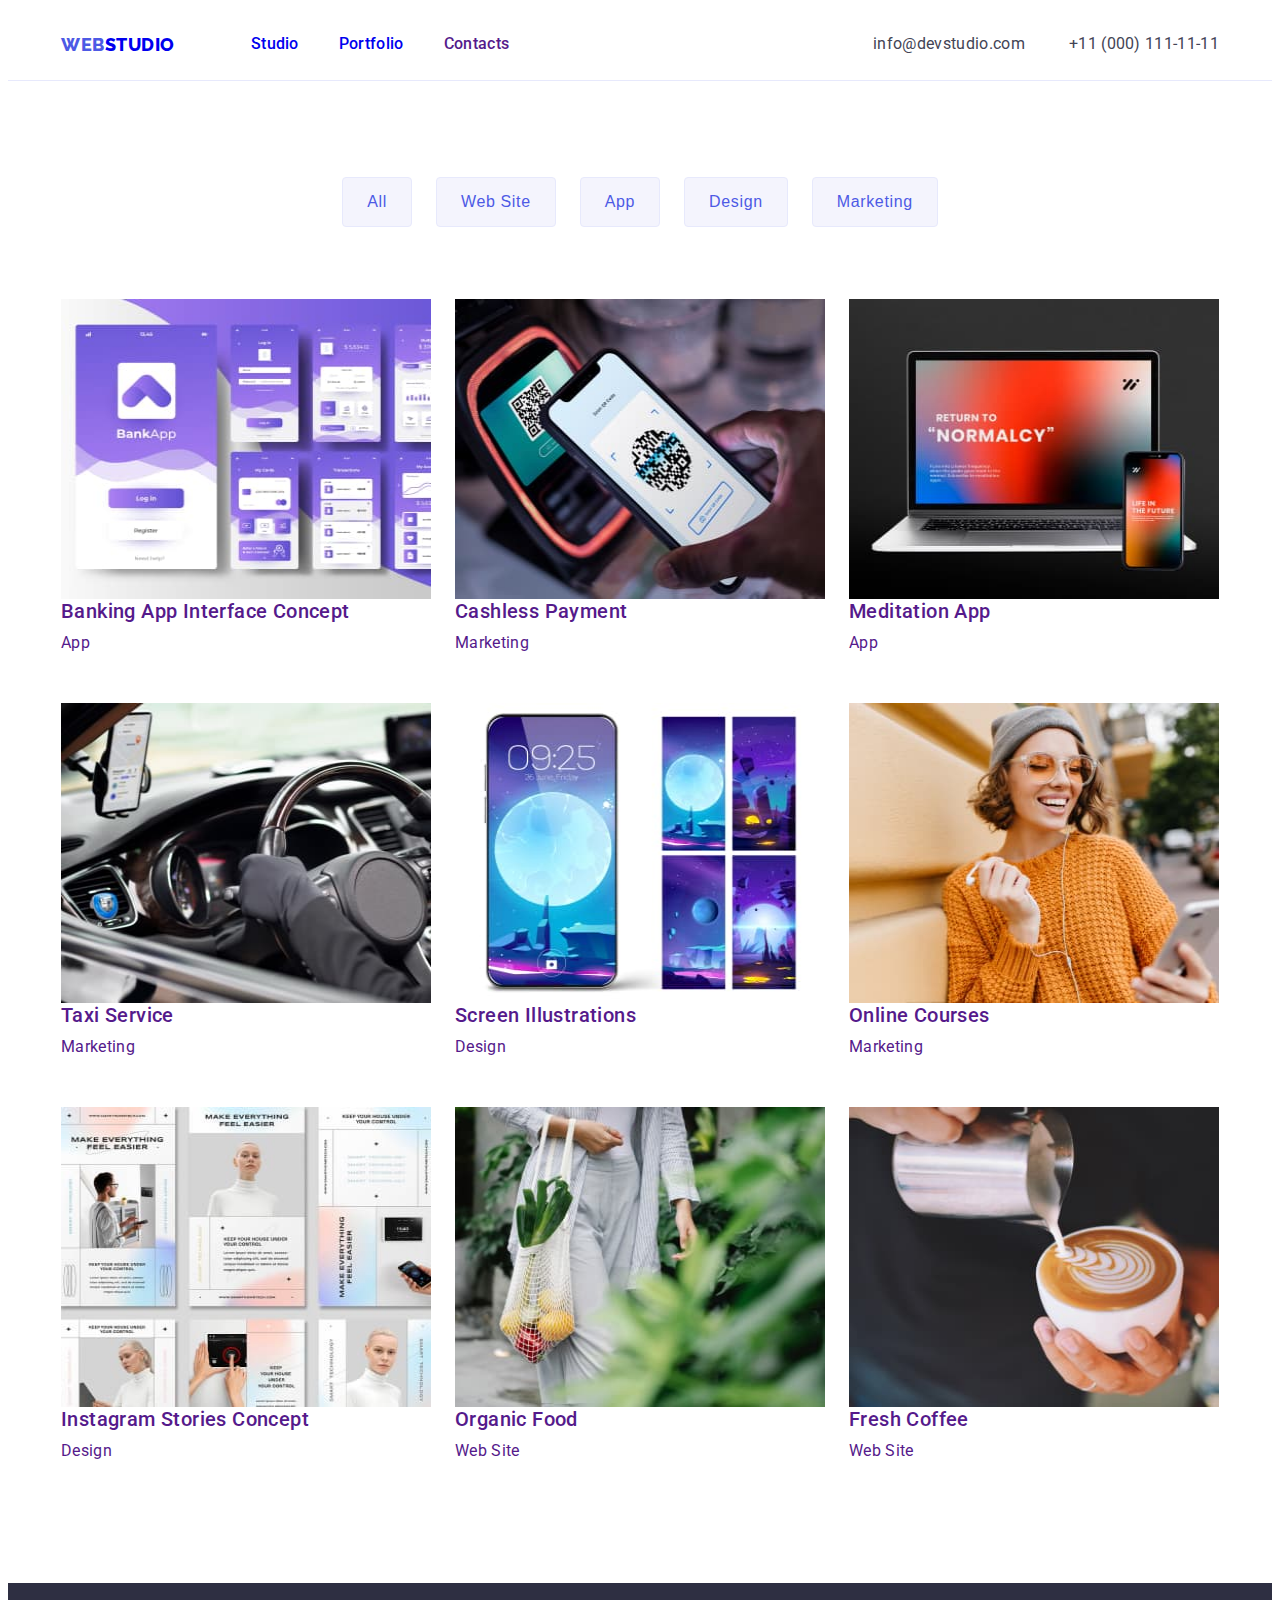
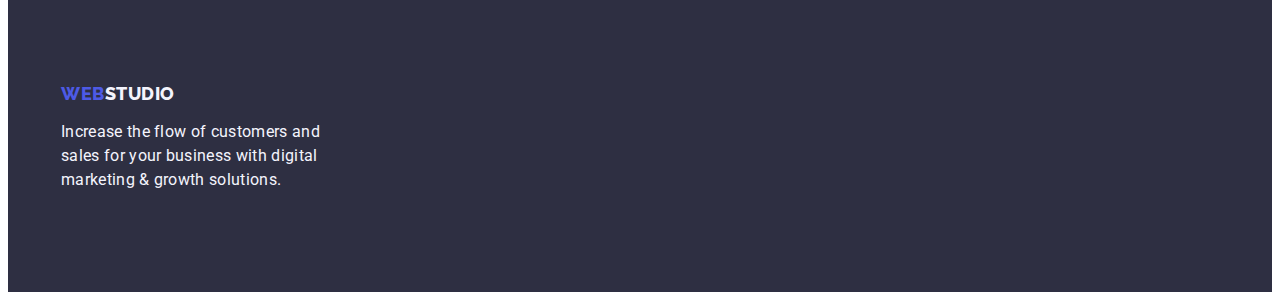
==== portfolio.html @ 1497144a "+" ====
<!DOCTYPE html>
<html lang="en">
  <head>
    <meta charset="UTF-8" />
    <meta name="viewport" content="width=device-width, initial-scale=1.0" />
    <meta http-equiv="X-UA-Compatible" content="IE=edge" />
    <link rel="preconnect" href="https://fonts.googleapis.com" />
    <link rel="preconnect" href="https://fonts.gstatic.com" crossorigin />
    <link
      href="https://fonts.googleapis.com/css2?family=Raleway:wght@800&family=Roboto:wght@400;500;700;900&display=swap"
      rel="stylesheet"
    />
    <link rel="stylesheet" href="./css/styles.css" />
    <link
      rel="stylesheet"
      href="node_modules/modern-normalize/modern-normalize.css"
    />
    <title>Studio</title>
  </head>
  <body>
    <header class="header">
      <div class="container">
        <a class="logo" href="./index.html"
          ><span class="web-logo">Web</span>Studio</a
        >
        <nav class="menu-nav">
          <ul class="menu-list">
            <li class="menu-item"><a href="./index.html">Studio</a></li>
            <li class="menu-item"><a href="./portfolio.html">Portfolio</a></li>
            <li class="menu-item"><a href="">Contacts</a></li>
          </ul>
        </nav>
        <address class="address">
          <a class="mail" href="mailto:info@devstudio.com"
            >info@devstudio.com</a
          >
          <a class="tell" href="tel:+110001111111">+11 (000) 111-11-11</a>
        </address>
      </div>
    </header>
    <main>
      <section class="section-first-portfolio">
        <div class="container">
          <h2 hidden>Filter</h2>
          <ul class="buttons-list">
            <li><button class="item-button" type="button">All</button></li>
            <li><button class="item-button" type="button">Web Site</button></li>
            <li><button class="item-button" type="button">App</button></li>
            <li><button class="item-button" type="button">Design</button></li>
            <li>
              <button class="item-button" type="button">Marketing</button>
            </li>
          </ul>
        </div>
      </section>
      <section class="section-cards">
        <div class="container">
          <ul class="app-list">
            <li class="item-app">
              <a href="">
                <img
                  src="./images/portfolio/web.jpg"
                  alt="Сторінка банку"
                  width="360"
                  height="300"
                />
                <div class="app-info">
                  <h3>Banking App Interface Concept</h3>
                  <p>App</p>
                </div>
              </a>
            </li>
            <li class="item-app">
              <a href="">
                <img
                  src="./images/portfolio/terminal.jpg"
                  alt="Термінал"
                  width="360"
                  height="300"
                />
                <div class="app-info">
                  <h3>Cashless Payment</h3>
                  <p>Marketing</p>
                </div>
              </a>
            </li>
            <li class="item-app">
              <a href="">
                <img
                  src="./images/portfolio/laptop.jpg"
                  alt="Ноутбук"
                  width="360"
                  height="300"
                />
                <div class="app-info">
                  <h3>Meditation App</h3>
                  <p>App</p>
                </div>
              </a>
            </li>
            <li class="item-app">
              <a href="">
                <img
                  src="./images/portfolio/car.jpg"
                  alt="Салон автівки"
                  width="360"
                  height="300"
                />
                <div class="app-info">
                  <h3>Taxi Service</h3>
                  <p>Marketing</p>
                </div>
              </a>
            </li>
            <li class="item-app">
              <a href="">
                <img
                  src="./images/portfolio/smartphone.jpg"
                  alt="Телефон"
                  width="360"
                  height="300"
                />
                <div class="app-info">
                  <h3>Screen Illustrations</h3>
                  <p>Design</p>
                </div>
              </a>
            </li>
            <li class="item-app">
              <a href="">
                <img
                  src="./images/portfolio/smile-girl.jpg"
                  alt="Дівчина з телефоном"
                  width="360"
                  height="300"
                />
                <div class="app-info">
                  <h3>Online Courses</h3>
                  <p>Marketing</p>
                </div>
              </a>
            </li>
            <li class="item-app">
              <a href="">
                <img
                  src="./images/portfolio/fotage-1.jpg"
                  alt="Футаж"
                  width="360"
                  height="300"
                />
                <div class="app-info">
                  <h3>Instagram Stories Concept</h3>
                  <p>Design</p>
                </div>
              </a>
            </li>
            <li class="item-app">
              <a href="">
                <img
                  src="./images/portfolio/fotage-2.jpg"
                  alt="Футаж"
                  width="360"
                  height="300"
                />
                <div class="app-info">
                  <h3>Organic Food</h3>
                  <p>Web Site</p>
                </div>
              </a>
            </li>
            <li class="item-app">
              <a href="">
                <img
                  src="./images/portfolio/coffe.jpg"
                  alt="Фото з кавою"
                  width="360"
                  height="300"
                />
                <div class="app-info">
                  <h3>Fresh Coffee</h3>
                  <p>Web Site</p>
                </div>
              </a>
            </li>
          </ul>
        </div>
      </section>
    </main>
    <footer class="footer">
      <div class="container">
        <a class="logo-footer" href="./index.html"
          ><span class="web-logo">Web</span>Studio</a
        >
        <p>
          Increase the flow of customers and sales for your business with
          digital marketing & growth solutions.
        </p>
      </div>
    </footer>
  </body>
</html>
---- css/styles.css ----
:root {
  --iris: #4d5ae5;
  --ocean: #404bbf;
  --navy-blue: #2e2f42;
  --slate: #434455;
  --cloud: #f4f4fd;
  --white: #ffffff;
  --cornflower: #e7e9fc;
}
img {
  width: 100%;
  display: block;
}
ul,
h1,
h2,
h3,
p {
  padding: 0;
  margin: 0 auto;
}
.container {
  width: 1158px;
  /* outline: 1px solid tomato; */
  margin-right: auto;
  margin-left: auto;
  width: 1158px;
  align-items: center;
  padding-right: 15px;
  padding-left: 15px;
}
body {
  font-family: "Roboto", sans-serif;
  color: var(--slate);
  background-color: var(--white);
}
.header {
  padding: 24px 0;
  border-bottom: 1px solid #e7e9fc;
}
.header div {
  display: flex;
}
/* Логотип */
.logo {
  margin-right: 76px;
}
.logo {
  font-family: Raleway;
  text-transform: uppercase;
  text-decoration: none;
  font-size: 18px;
  font-style: normal;
  font-weight: 800;
  line-height: 21px;
  letter-spacing: 0.54px;
}
.web-logo {
  color: var(--iris);
  font-size: 18px;
  font-style: normal;
  font-weight: 800;
  line-height: 21px; /* 116.667% */
  letter-spacing: 0.54px;
}
/* Меню */
.menu-list {
  display: flex;
  gap: 40px;
  margin: 0;
  padding: 0;
}
.menu-list > .menu-item {
  list-style: none;
  font-size: 16px;
  font-style: normal;
  font-weight: 500;
  line-height: 24px; /* 150% */
  letter-spacing: 0.32px;
}
.menu-item a:hover,
.menu-item:focus {
  color: var(--ocean);
}
.menu-item a {
  text-decoration: none;
}
/* Номер телефона і почта */
.mail,
.tell {
  color: inherit;
  text-decoration: none;
  font-style: normal;
  font-size: 16px;
  font-style: normal;
  font-weight: 400;
  line-height: 24px; /* 150% */
  letter-spacing: 0.32px;
}
.address {
  margin-left: auto;
}

.mail {
  margin-right: 40px;
}
.mail:hover,
.mail:focus,
.tell:hover,
.tell:focus {
  color: var(--ocean);
}
/* Секція з кнопкою */
.first-section {
  background-color: var(--navy-blue);
  text-align: center;
  padding: 188px 0;
}
.title {
  margin: 0;
  margin-bottom: 48px;
  color: var(--white);
  font-size: 56px;
  font-style: normal;
  font-weight: 700;
  line-height: 60px; /* 107.143% */
  letter-spacing: 1.12px;
}
/* Кнопка */
.title-button {
  margin: 0 auto;
  padding: 16px 32px;
  border-radius: 4px;
  background: var(--IRIS, #4d5ae5);
  border: 1px solid var(--iris);
  box-shadow: 0px 4px 4px 0px rgba(0, 0, 0, 0.15);
  color: var(--white);
  font-family: Roboto;
  font-size: 16px;
  font-style: normal;
  font-weight: 500;
  line-height: 24px; /* 150% */
  letter-spacing: 0.64px;
}
.title-button:hover,
.title-button:focus {
  background-color: var(--ocean);
  color: var(--white);
}
/* Переваги */
.advantages {
  padding: 120px 0;
}
.advantages-list {
  margin: 0 auto;
  display: flex;
  gap: 24px;
  list-style: none;
}
.advantages-list-item {
  width: calc((100% - 72px) / 3);
}
.advantages-list h3 {
  margin: 0 auto;
  margin-bottom: 8px;
  font-size: 20px;
  font-style: normal;
  font-weight: 500;
  line-height: 24px; /* 120% */
  letter-spacing: 0.4px;
}
.advantages-list p {
  margin: 0 auto;
  font-size: 16px;
  font-style: normal;
  font-weight: 400;
  line-height: 24px; /* 150% */
  letter-spacing: 0.32px;
}
/* Шо ми робимо */
.second-section {
  padding: 120px 0;
  text-align: center;
}
.team-title {
  margin: 0;
  margin-bottom: 72px;
  font-size: 36px;
  font-style: normal;
  font-weight: 700;
  line-height: 40px; /* 111.111% */
  letter-spacing: 0.72px;
  text-transform: capitalize;
}
/* Картки з фото */
.cards-list {
  display: flex;
  justify-content: center;
  list-style: none;
  margin: 0 auto;
  gap: 24px;
}
.cards-list-item {
  width: calc((100% - 48px) / 3);
}

/* Команда */
.third-section {
  padding: 120px 0;
  text-align: center;
}
.cards-title {
  margin: 0 auto;
  margin-bottom: 72px;
  font-size: 36px;
  font-style: normal;
  font-weight: 700;
  line-height: 40px; /* 111.111% */
  letter-spacing: 0.72px;
  text-transform: capitalize;
}
.team-list {
  display: flex;
  justify-content: center;
  gap: 24px;
  list-style: none;
}
.team-list-item {
  width: calc((100% - 72px) / 4);
}
.team-list h3 {
  margin: 0 auto;
  margin-bottom: 8px;
  font-size: 20px;
  font-style: normal;
  font-weight: 500;
  line-height: 24px; /* 120% */
  letter-spacing: 0.4px;
}
.team-list p {
  margin: 0 auto;
  font-size: 16px;
  font-style: normal;
  font-weight: 00;
  line-height: 24px; /* 150% */
  letter-spacing: 0.32px;
}
.team-info {
  margin: 0 auto;
  padding: 32px 16px;
}
/* Підвал */
.footer {
  padding: 100px 0;
  background-color: var(--navy-blue);
}
.logo-footer {
  display: block;
  margin: 0 auto;
  margin-bottom: 16px;
  text-decoration: none;
  color: var(--cloud);
  text-transform: uppercase;
  font-family: Raleway;
  font-size: 18px;
  font-style: normal;
  font-weight: 800;
  line-height: 21px; /* 116.667% */
  letter-spacing: 0.54px;
  text-transform: uppercase;
}
.footer p {
  display: inline-block;
  margin: 0 auto;
  color: var(--cloud);
  font-size: 16px;
  font-style: normal;
  font-weight: 400;
  line-height: 24px; /* 150% */
  letter-spacing: 0.32px;
  width: 264px;
}
/* ---------------------------------------------------Portfolio--------------------------------------------------------------- */
/* Перша секція */
.section-first-portfolio {
  padding-top: 96px;
}
.section-cards {
  padding: 72px 0 120px 0;
}
/* Кнопки */
.buttons-list {
  display: flex;
  justify-content: center;
  list-style: none;
  gap: 24px;
}
.item-button {
  padding: 12px 24px;
  border-radius: 4px;
  border: 1px solid #e7e9fc;
  background-color: var(--cloud);
  color: var(--iris);
  font-size: 16px;
  font-style: normal;
  font-weight: 500;
  line-height: 24px; /* 150% */
  letter-spacing: 0.64px;
}
.item-button:hover,
.item-button:focus {
  background-color: var(--ocean);
  color: var(--white);
}
/* Сітка з апками */
.app-list {
  display: flex;
  flex-wrap: wrap;
  justify-content: center;
  column-gap: 24px;
  row-gap: 48px;
  padding: 0;
  margin: 0 auto;
  list-style: none;
}
.app-list > .item-app {
  width: calc((100% - 48px) / 3);
}

}
.app-info {
  padding: 32px 16px;
  border: 1px solid var(--cornflower);
}
.app-info {
  /* border: 1px solid var(--cornflower); */
}
.app-list a {
  text-decoration: none;
}
.app-list h3 {
  font-size: 20px;
  font-style: normal;
  font-weight: 500;
  line-height: 24px; /* 120% */
  letter-spacing: 0.4px;
}
.app-list p {
  font-size: 16px;
  font-style: normal;
  font-weight: 400;
  line-height: 24px; /* 150% */
  letter-spacing: 0.32px;
}
.app-info h3 {
  margin-bottom: 8px;
}
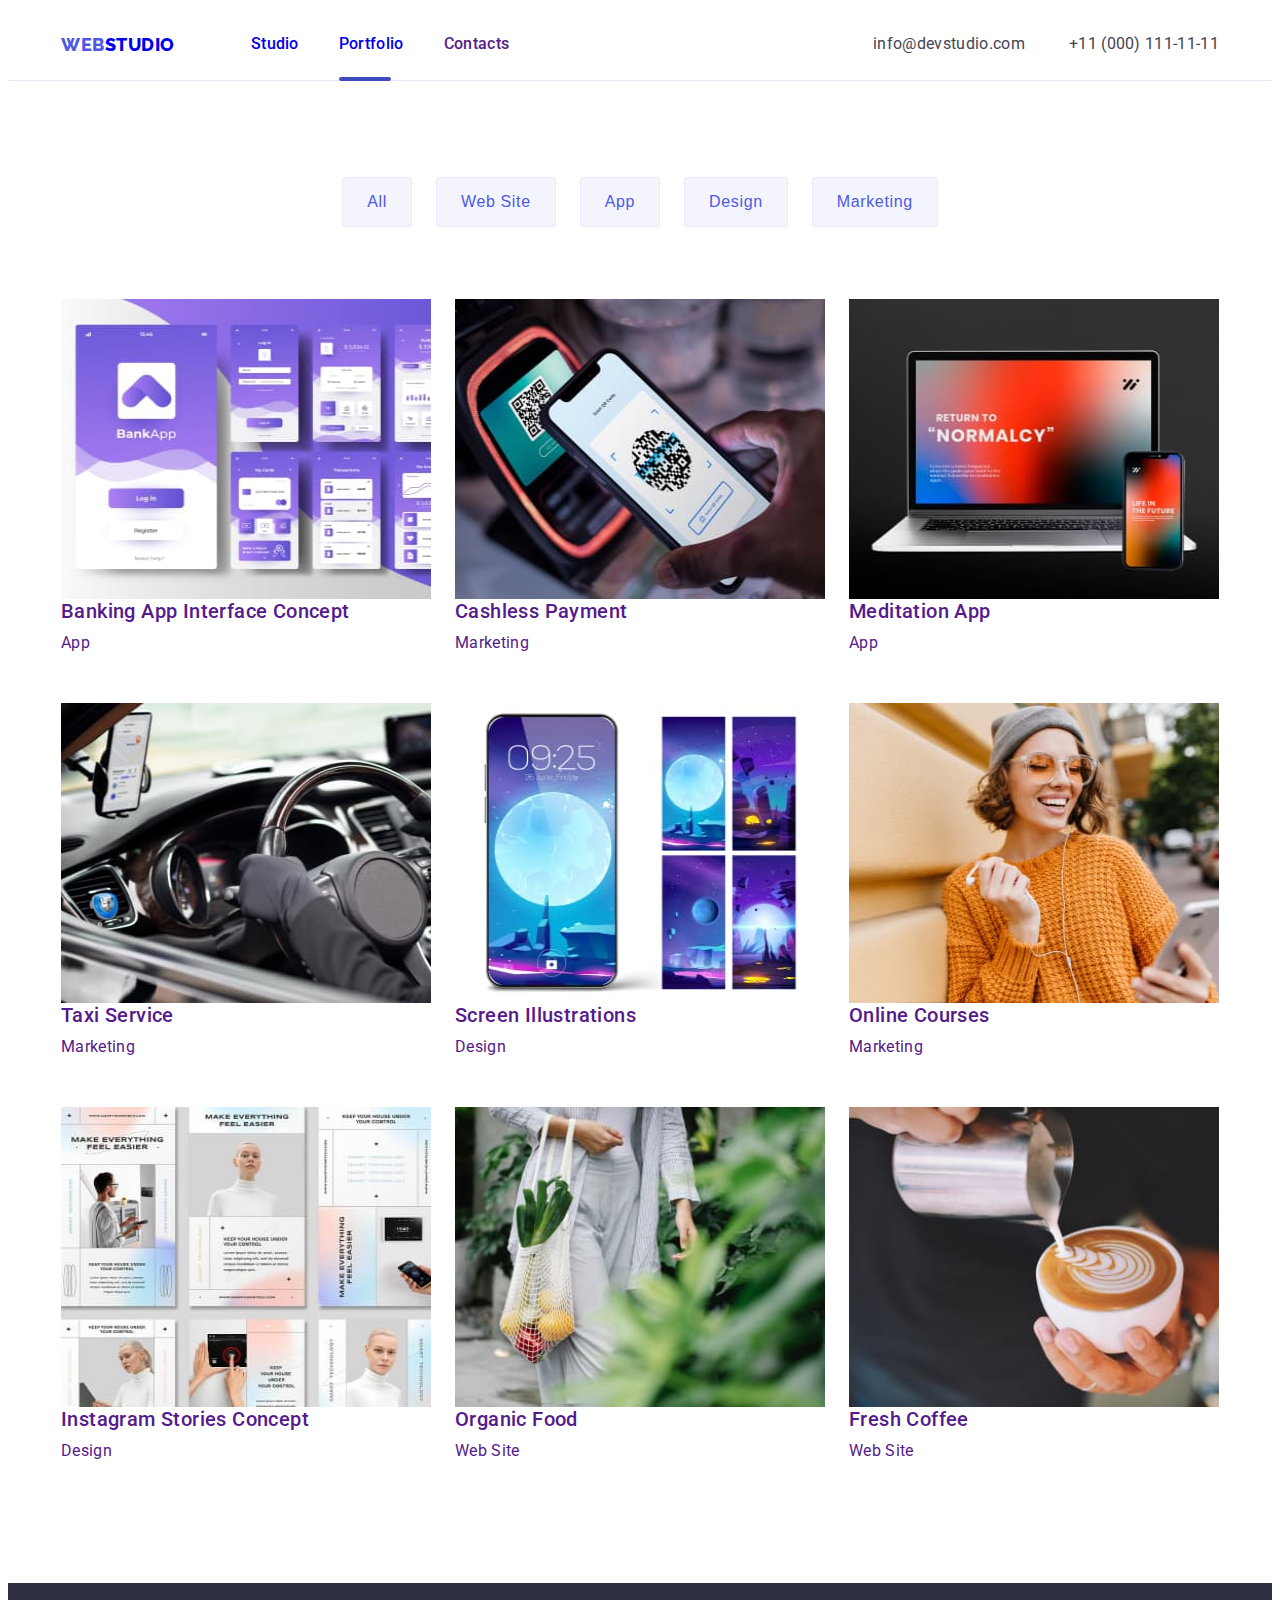
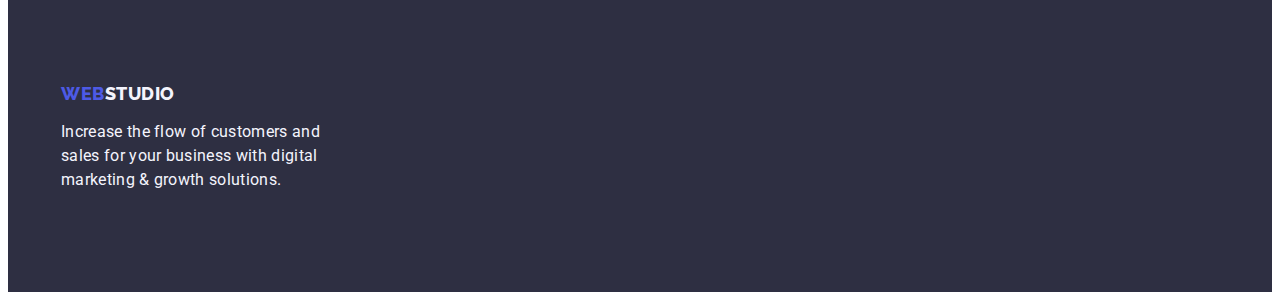
==== commit bc60900e: "+" ====
--- a/portfolio.html
+++ b/portfolio.html
@@ -26,7 +26,9 @@
         <nav class="menu-nav">
           <ul class="menu-list">
             <li class="menu-item"><a href="./index.html">Studio</a></li>
-            <li class="menu-item"><a href="./portfolio.html">Portfolio</a></li>
+            <li class="menu-item">
+              <a class="portfolio" href="./portfolio.html">Portfolio</a>
+            </li>
             <li class="menu-item"><a href="">Contacts</a></li>
           </ul>
         </nav>
--- a/css/styles.css
+++ b/css/styles.css
@@ -35,7 +35,6 @@
   background-color: var(--white);
 }
 .header {
-  padding: 24px 0;
   border-bottom: 1px solid #e7e9fc;
 }
 .header div {
@@ -71,12 +70,15 @@
   padding: 0;
 }
 .menu-list > .menu-item {
-  list-style: none;
-  font-size: 16px;
-  font-style: normal;
-  font-weight: 500;
-  line-height: 24px; /* 150% */
-  letter-spacing: 0.32px;
+  position: relative;
+  padding: 24px 0;
+  list-style: none;
+  font-size: 16px;
+  font-style: normal;
+  font-weight: 500;
+  line-height: 24px; /* 150% */
+  letter-spacing: 0.32px;
+
 }
 .menu-item a:hover,
 .menu-item:focus {
@@ -84,6 +86,26 @@
 }
 .menu-item a {
   text-decoration: none;
+}
+.studio::after{
+position: absolute;
+bottom: -1px;
+width: 100%;
+content:'';
+width: 48px;
+display: block;
+border: 2px solid var(--ocean);
+border-radius: 2px;
+}
+.portfolio::after{
+  position: absolute;
+bottom: -1px;
+content:'';
+width: 48px;
+display: block;
+border: 2px solid var(--ocean);
+border-radius: 2px;
+width: 100;
 }
 /* Номер телефона і почта */
 .mail,
@@ -112,7 +134,13 @@
 }
 /* Секція з кнопкою */
 .first-section {
+  max-width: 1440px;
+  margin: auto;
   background-color: var(--navy-blue);
+  background-image: linear-gradient( rgba(46, 47, 66, 0.7), rgba(46, 47, 66, 0.7)), url("../images/people-office.jpg");
+  background-repeat: no-repeat;
+  background-position: center;
+  background-size: cover;
   text-align: center;
   padding: 188px 0;
 }
@@ -160,6 +188,12 @@
 .advantages-list-item {
   width: calc((100% - 72px) / 3);
 }
+.advantages-list-item::before{
+  content: '';
+  display: block;
+  height: 112px;
+  background: var(--cloud);
+}
 .advantages-list h3 {
   margin: 0 auto;
   margin-bottom: 8px;
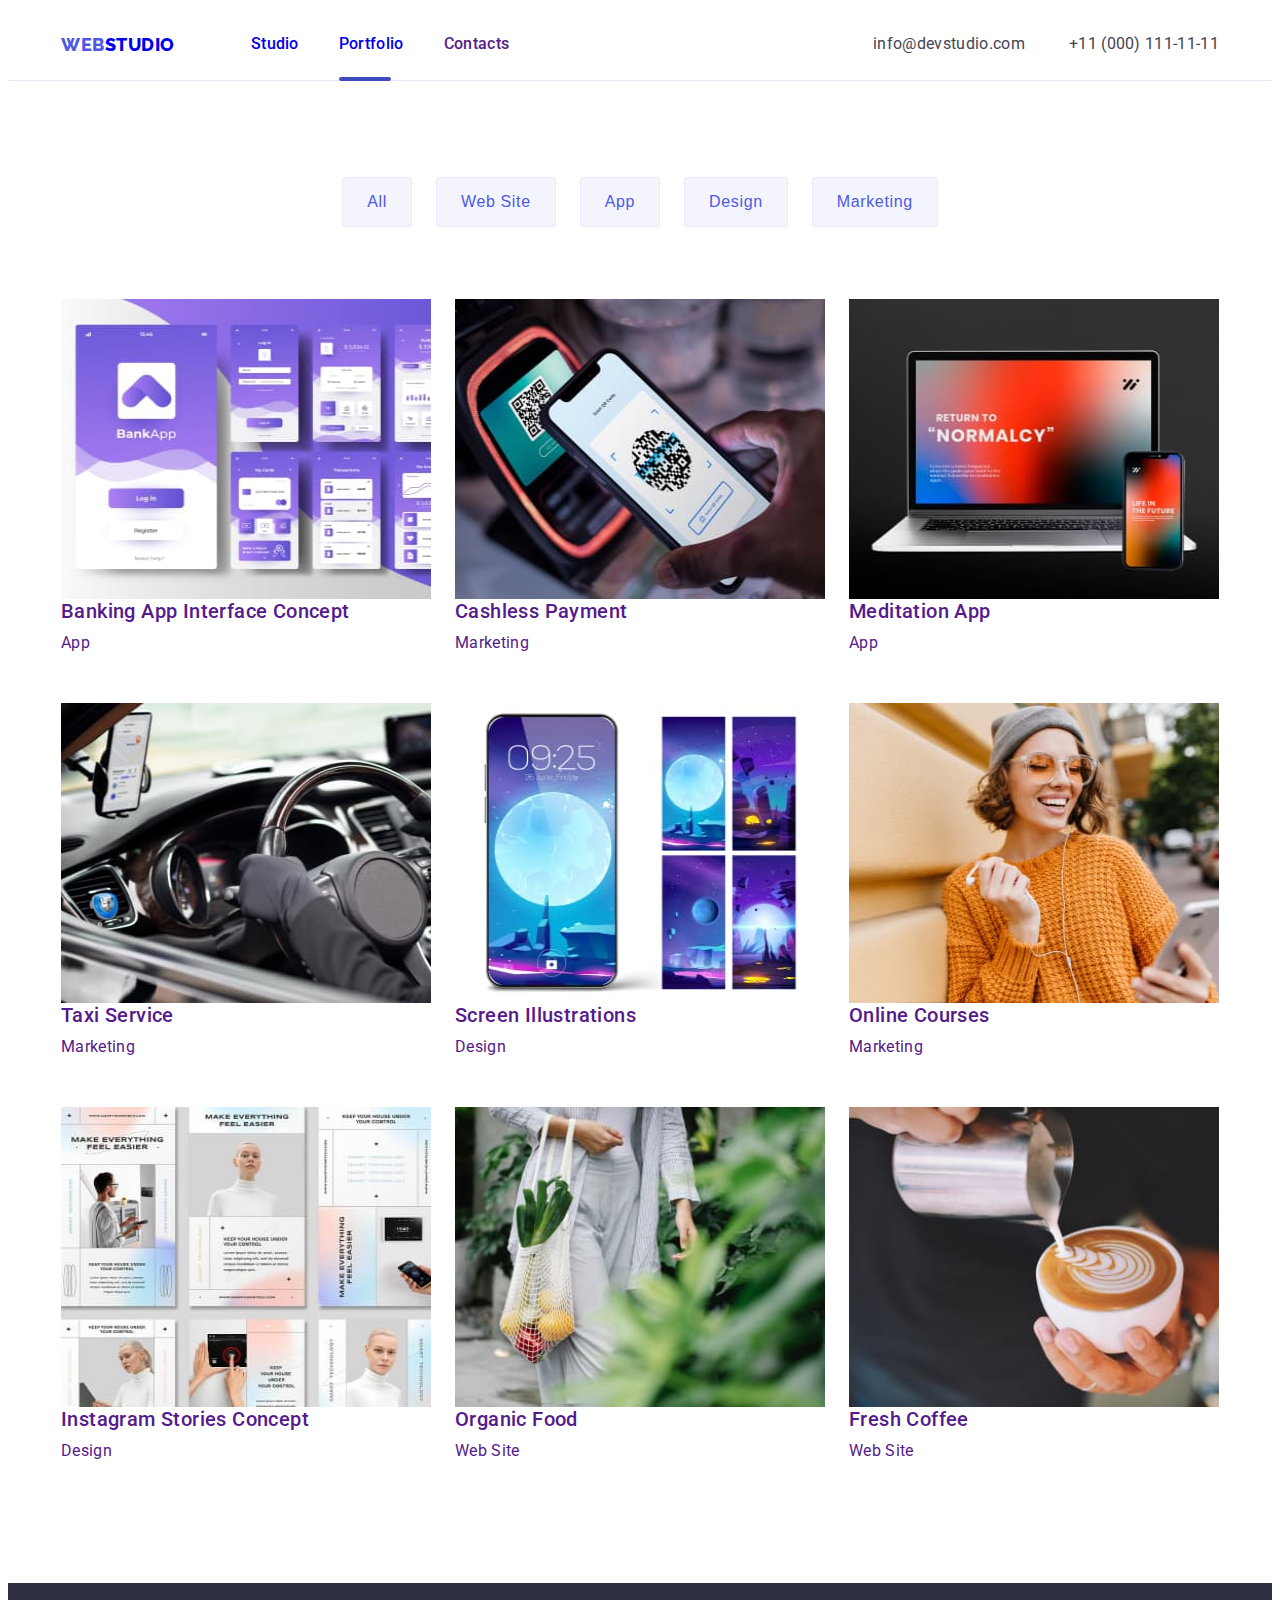
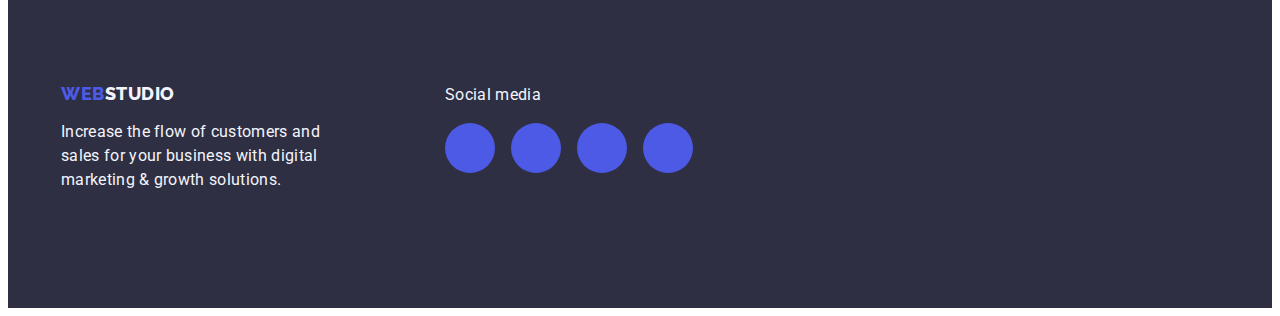
==== commit 22c2e274: "+" ====
--- a/portfolio.html
+++ b/portfolio.html
@@ -189,14 +189,25 @@
       </section>
     </main>
     <footer class="footer">
-      <div class="container">
-        <a class="logo-footer" href="./index.html"
-          ><span class="web-logo">Web</span>Studio</a
-        >
-        <p>
-          Increase the flow of customers and sales for your business with
-          digital marketing & growth solutions.
-        </p>
+      <div class="container footer-flex">
+        <div class="footer-info">
+          <a class="logo-footer" href="./index.html"
+            ><span class="web-logo">Web</span>Studio</a
+          >
+          <p class="footer-text">
+            Increase the flow of customers and sales for your business with
+            digital marketing & growth solutions.
+          </p>
+        </div>
+        <div class="footer-socials">
+          <p class="footer-text">Social media</p>
+          <ul class="socials-list">
+            <li class="socials-list-item"></li>
+            <li class="socials-list-item"></li>
+            <li class="socials-list-item"></li>
+            <li class="socials-list-item"></li>
+          </ul>
+        </div>
       </div>
     </footer>
   </body>
--- a/css/styles.css
+++ b/css/styles.css
@@ -188,11 +188,16 @@
 .advantages-list-item {
   width: calc((100% - 72px) / 3);
 }
-.advantages-list-item::before{
+/* .advantages-list-item::before{
   content: '';
   display: block;
   height: 112px;
   background: var(--cloud);
+} */
+.advantages-svg{
+  height: 112px;
+  background-color: var(--cloud);
+  margin-bottom: 8px;
 }
 .advantages-list h3 {
   margin: 0 auto;
@@ -242,6 +247,7 @@
 .third-section {
   padding: 120px 0;
   text-align: center;
+background-color: var(--cloud);
 }
 .cards-title {
   margin: 0 auto;
@@ -272,16 +278,28 @@
   letter-spacing: 0.4px;
 }
 .team-list p {
-  margin: 0 auto;
-  font-size: 16px;
-  font-style: normal;
-  font-weight: 00;
+  margin-bottom: 12px;
+  font-size: 16px;
+  font-style: normal;
+  font-weight: 400;
   line-height: 24px; /* 150% */
   letter-spacing: 0.32px;
 }
 .team-info {
   margin: 0 auto;
   padding: 32px 16px;
+}
+.socials-team{
+  display: flex;
+  list-style: none;
+  gap: 24px;
+  justify-content: center;
+}
+.socials-team > .socials-team-item{
+background-color: var(--iris);
+width: 40px;
+height: 40px;
+border-radius: 50%;
 }
 /* Підвал */
 .footer {
@@ -303,9 +321,9 @@
   letter-spacing: 0.54px;
   text-transform: uppercase;
 }
-.footer p {
-  display: inline-block;
-  margin: 0 auto;
+ .footer-text {
+  margin-bottom: 16px;
+  display: inline-flex;
   color: var(--cloud);
   font-size: 16px;
   font-style: normal;
@@ -313,6 +331,26 @@
   line-height: 24px; /* 150% */
   letter-spacing: 0.32px;
   width: 264px;
+}
+.socials-list{
+  list-style: none;
+  display: flex;
+  gap: 16px;
+}
+.socials-list > .socials-list-item{
+    background-color: var(--iris);
+  width: 50px;
+  height: 50px;
+  border-radius: 50%;
+}
+
+.footer-flex{
+  display: flex;
+  align-items: baseline;
+
+}
+.footer-info{
+margin-right: 120px;
 }
 /* ---------------------------------------------------Portfolio--------------------------------------------------------------- */
 /* Перша секція */
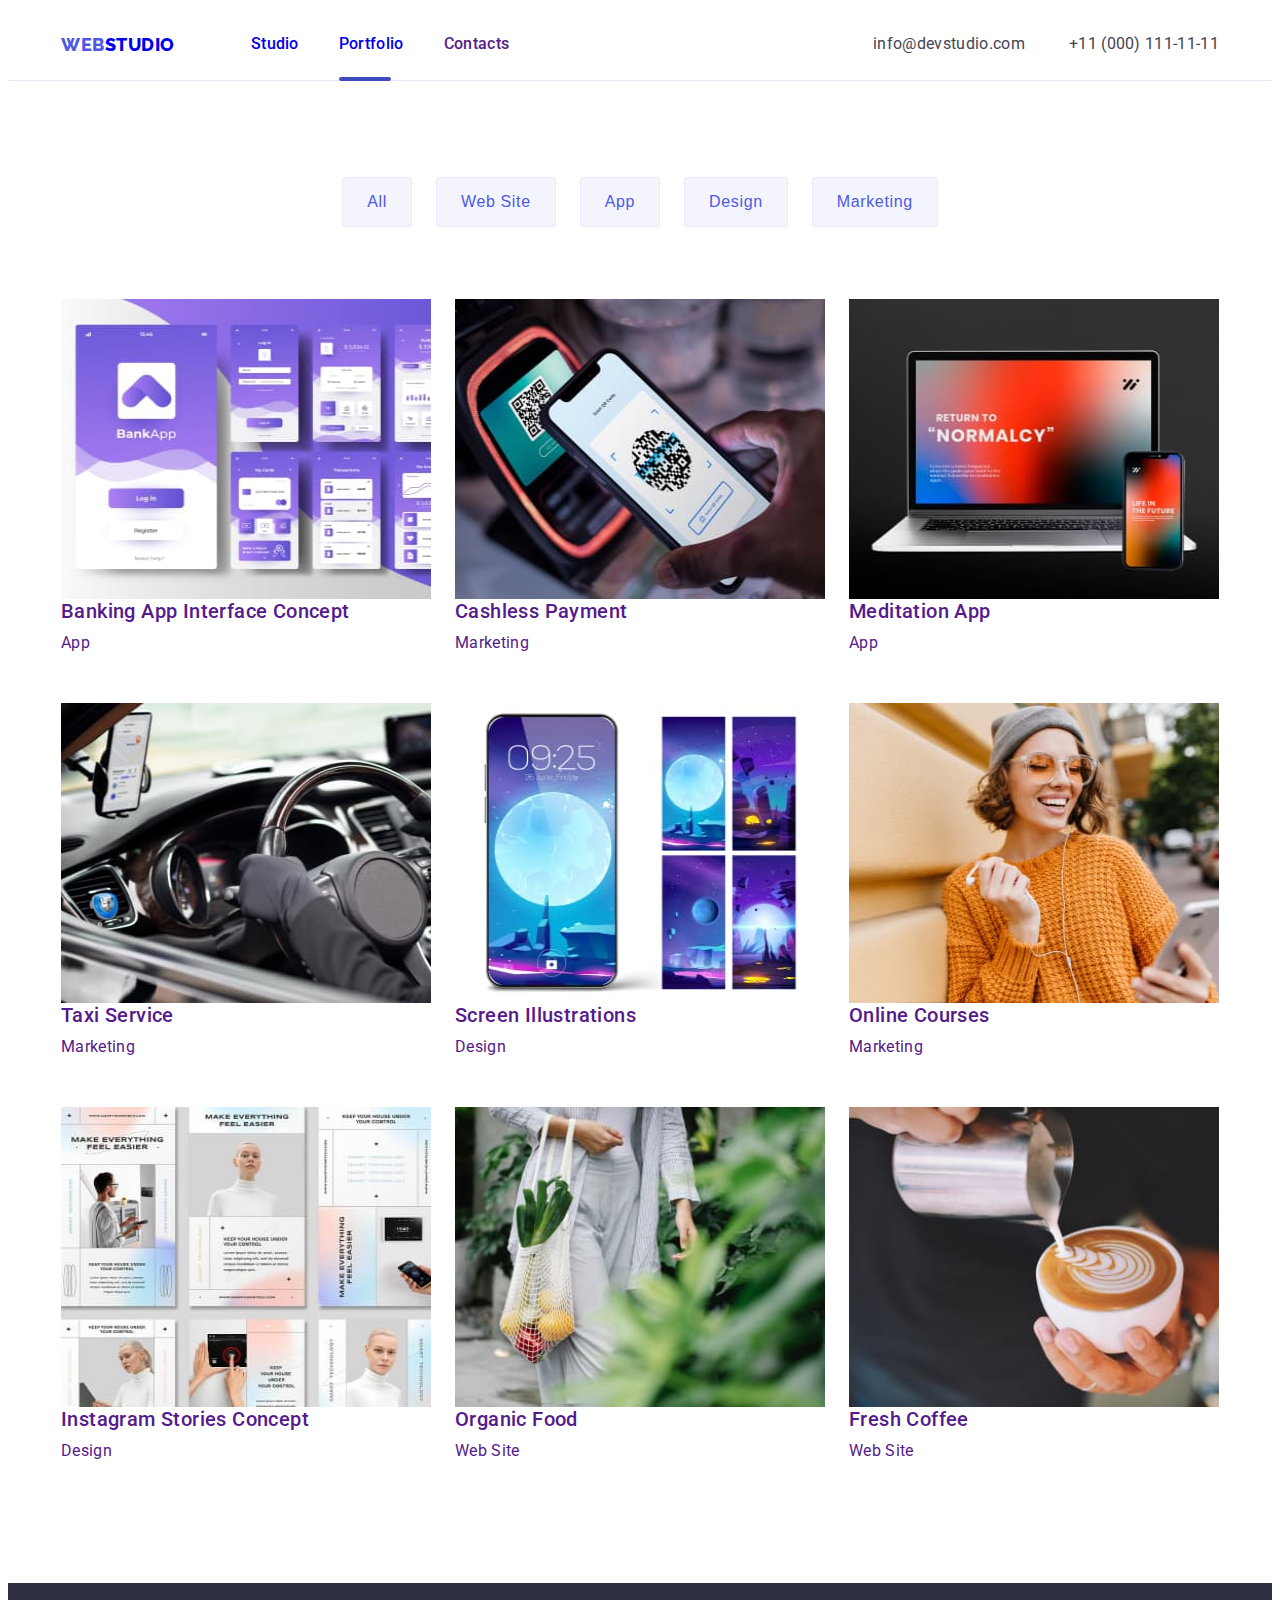
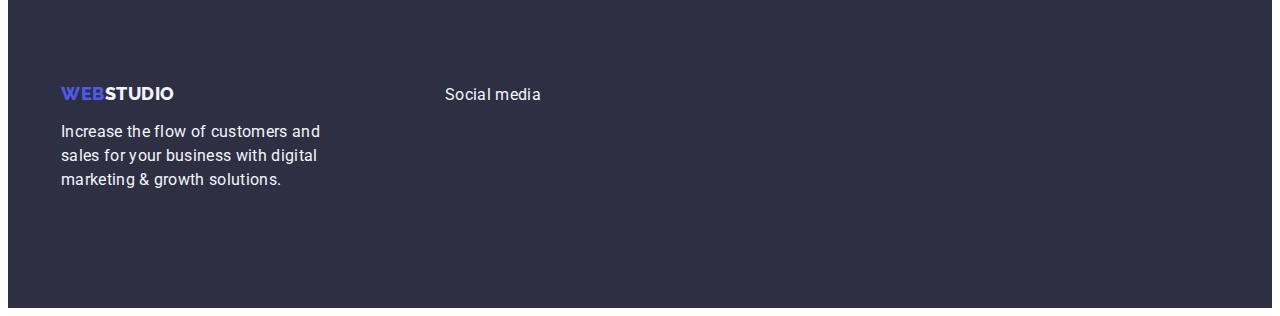
==== commit 2059272d: "+" ====
--- a/portfolio.html
+++ b/portfolio.html
@@ -59,18 +59,29 @@
         <div class="container">
           <ul class="app-list">
             <li class="item-app">
-              <a href="">
-                <img
-                  src="./images/portfolio/web.jpg"
-                  alt="Сторінка банку"
-                  width="360"
-                  height="300"
-                />
-                <div class="app-info">
-                  <h3>Banking App Interface Concept</h3>
-                  <p>App</p>
-                </div>
-              </a>
+              
+                <a href="">
+                  <div class="x">
+                  <img
+                    class="photo-pr"
+                    src="./images/portfolio/web.jpg"
+                    alt="Сторінка банку"
+                    width="360"
+                    height="300"
+                  />
+                    <div class="modal-pr">
+                    <p class="modal-pr-text">
+                      14 Stylish and User-Friendly App Design Concepts · Task
+                      Manager App · Calorie Tracker App · Exotic Fruit Ecommerce
+                      App · Cloud Storage App
+                    </p>
+                  </div>
+                  </div class="x">               
+                  <div class="app-info">
+                    <h3>Banking App Interface Concept</h3>
+                    <p>App</p>
+                  </div>
+                </a>              
             </li>
             <li class="item-app">
               <a href="">
--- a/css/styles.css
+++ b/css/styles.css
@@ -6,6 +6,7 @@
   --cloud: #f4f4fd;
   --white: #ffffff;
   --cornflower: #e7e9fc;
+  --light-slate: #8E8F99;
 }
 img {
   width: 100%;
@@ -18,14 +19,15 @@
 p {
   padding: 0;
   margin: 0 auto;
+  list-style: none;
 }
 .container {
   width: 1158px;
   /* outline: 1px solid tomato; */
   margin-right: auto;
   margin-left: auto;
+  align-items: center;
   width: 1158px;
-  align-items: center;
   padding-right: 15px;
   padding-left: 15px;
 }
@@ -169,6 +171,7 @@
   font-weight: 500;
   line-height: 24px; /* 150% */
   letter-spacing: 0.64px;
+  cursor: pointer;
 }
 .title-button:hover,
 .title-button:focus {
@@ -195,6 +198,9 @@
   background: var(--cloud);
 } */
 .advantages-svg{
+  display: flex;
+  justify-content: center;
+  align-items: center;
   height: 112px;
   background-color: var(--cloud);
   margin-bottom: 8px;
@@ -294,12 +300,58 @@
   list-style: none;
   gap: 24px;
   justify-content: center;
-}
-.socials-team > .socials-team-item{
-background-color: var(--iris);
-width: 40px;
-height: 40px;
-border-radius: 50%;
+  align-items: center;
+}
+
+.socials-link{
+  width: 40px;
+  height: 40px;
+  display: inline-flex;
+  justify-content: center;
+  align-items: center;
+  background-color: var(--iris);
+  border-radius: 50%;
+}
+/* Customers*/
+.customers{
+  text-align: center;
+  padding: 120px 0;
+}
+.customers h2{
+font-size: 36px;
+font-style: normal;
+font-weight: 700;
+line-height: 40px; /* 111.111% */
+letter-spacing: 0.72px;
+text-transform: capitalize;
+  margin-bottom: 72px;
+}
+.customers-list{
+  width: 1128px;
+  display: flex;
+  justify-content: center;
+  align-items: center;
+  gap: 24px;
+}
+.customers-link{
+  height: 100%;
+  display: flex;
+  align-items: center;
+  justify-content: center;
+  border: 1px solid var(--light-slate);
+  color: var(--light-slate);
+  border-radius: 4px;
+}
+.customers-list-item{   
+  height: 88px;
+  width: calc((100% - 120px)/6);
+}
+.customers-link:hover, .customers-link:focus{
+  color: var(--ocean);
+  border-color: var(--ocean);
+}
+.customers-svg{
+  fill: currentColor;
 }
 /* Підвал */
 .footer {
@@ -337,10 +389,13 @@
   display: flex;
   gap: 16px;
 }
-.socials-list > .socials-list-item{
-    background-color: var(--iris);
-  width: 50px;
-  height: 50px;
+.socials-link-footer{
+  display: inline-flex;
+  justify-content: center;
+  align-items: center;
+  background-color: var(--iris);
+  width: 40px;
+  height: 40px;
   border-radius: 50%;
 }
 
@@ -383,6 +438,7 @@
 .item-button:focus {
   background-color: var(--ocean);
   color: var(--white);
+  cursor: pointer;
 }
 /* Сітка з апками */
 .app-list {
@@ -397,6 +453,7 @@
 }
 .app-list > .item-app {
   width: calc((100% - 48px) / 3);
+
 }
 
 }
@@ -427,3 +484,66 @@
 .app-info h3 {
   margin-bottom: 8px;
 }
+
+.backdrop {
+  position: fixed;
+  top: 0;
+  left: 0;
+  width: 100%;
+  height: 100%;
+  background: rgba(46, 47, 66, 0.40);
+}
+.modal{
+  position: absolute;
+  top: 50%;
+  left: 50%;
+  transform: translate(-50%, -50%);
+  width: 408px;
+  height: 584px;
+  border-radius: 4px;
+  background: var(--white);
+  box-shadow: 0px 2px 1px 0px rgba(0, 0, 0, 0.20), 0px 1px 3px 0px rgba(0, 0, 0, 0.12), 0px 1px 1px 0px rgba(0, 0, 0, 0.14);
+}
+.modal-button{
+  position: absolute;
+  top: 24px;
+  right: 24px;
+  border-radius: 50%;
+  border: none;
+  width: 24px;
+  height: 24px;
+  background-color: var(--cornflower);
+}
+
+.is-hidden{
+opacity: 0;
+pointer-events: none;
+}
+
+.modal-pr{
+  position: absolute;
+  background-color: var(--iris);
+opacity: 0;
+  top: 0;
+  left: 0;
+  width: 100%;
+  height: 100%;
+
+}
+.modal-pr-text{
+margin-top: 40px;
+width: 296px;
+color: var(--cloud);
+font-size: 16px;
+font-style: normal;
+font-weight: 400;
+line-height: 24px; /* 150% */
+letter-spacing: 0.32px;
+}
+.x{
+  position: relative;
+}
+.modal-pr:hover,
+.modal-pr:focus{
+  opacity: 1;
+}